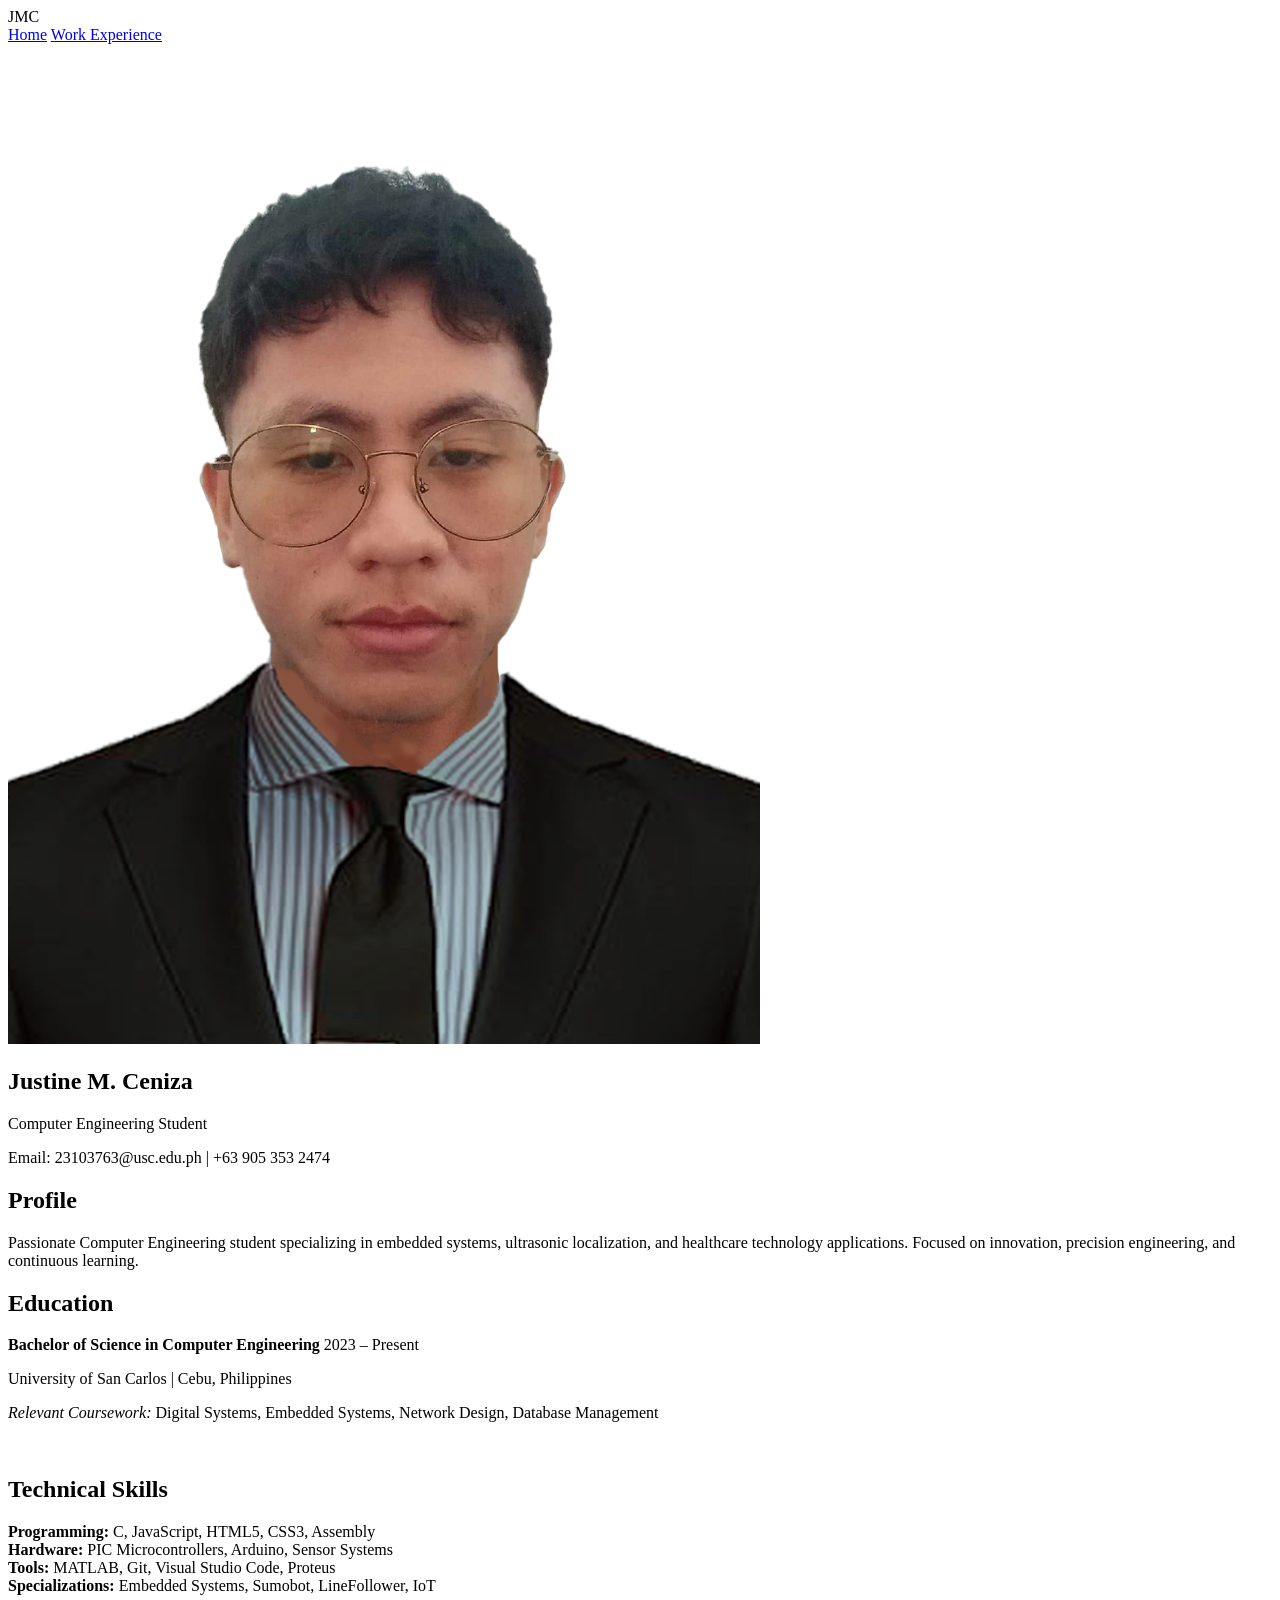
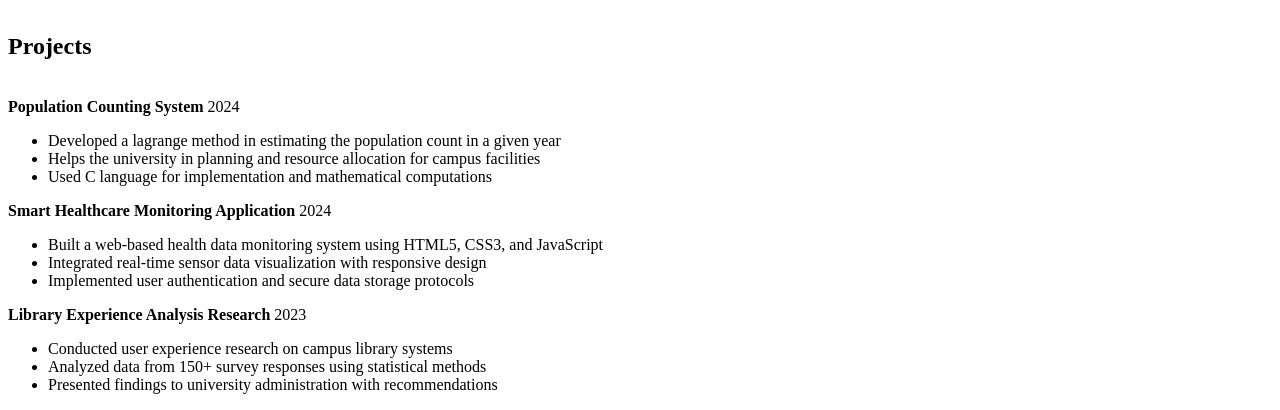
==== index.html @ e87840ff "resume added the files" ====
<!DOCTYPE html>
<html>
<head>
    <title>Justine M. Ceniza - Resume</title>
    <link rel="stylesheet" href="style.css">
</head>
<body>


<div class="top-nav">
    <div class="logo">JMC</div>
    <div class="nav-links">
        <a href="index.html">Home</a>
        <a href="experience.html">Work Experience</a>
    </div>
</div>


<div class="paper">



    <section class="hero">
        <img src="PROFILE PIC.png" alt="Profile Photo">
        <div class="hero-info">
             <h1>Justine M. Ceniza <span class="title"></span></h1>
             <p>Computer Engineering Student </p>
              <p class="contact">Email: 23103763@usc.edu.ph | +63 905 353 2474</p>
              <h2>Profile</h2>
              <p>
                    Passionate Computer Engineering student specializing in embedded systems,
                    ultrasonic localization, and healthcare technology applications.
                    Focused on innovation, precision engineering, and continuous learning.
            </p>
            </div>
    </section>

    <section>
        <h2>Education</h2>
        <div class="education-item">
            <div class="edu-header">
                <strong>Bachelor of Science in Computer Engineering</strong>
                <span class="date">2023 – Present</span>
            </div>
            <p>University of San Carlos | Cebu, Philippines</p>
            <p><em>Relevant Coursework:</em> Digital Systems, Embedded Systems, Network Design, Database Management</p>
        </div>
    </section>
    <br>
    <section>
        <h2>Technical Skills</h2>
      
        <div class="skills-grid">
            <div class="skill-category">
                <strong>Programming:</strong> C, JavaScript, HTML5, CSS3, Assembly
            </div>
            <div class="skill-category">
                <strong>Hardware:</strong> PIC Microcontrollers, Arduino, Sensor Systems
            </div>
            <div class="skill-category">
                <strong>Tools:</strong> MATLAB, Git, Visual Studio Code, Proteus
            </div>
            <div class="skill-category">
                <strong>Specializations:</strong> Embedded Systems, Sumobot, LineFollower, IoT
            </div>
        </div>
    </section>
<br>
    <section>
        <h2>Projects</h2>
        <br>
        <div class="project-item">
            <div class="project-header">
                <strong>Population Counting System</strong>
                <span class="date">2024</span>
            </div>
            <ul>
                <li>Developed a lagrange method in estimating the population count in a given year</li>
                <li>Helps the university in planning and resource allocation for campus facilities</li>
                <li>Used C language for implementation and mathematical computations</li>
            </ul>
        </div>
        <div class="project-item">
            <div class="project-header">
                <strong>Smart Healthcare Monitoring Application</strong>
                <span class="date">2024</span>
            </div>
            <ul>
                <li>Built a web-based health data monitoring system using HTML5, CSS3, and JavaScript</li>
                <li>Integrated real-time sensor data visualization with responsive design</li>
                <li>Implemented user authentication and secure data storage protocols</li>
            </ul>
        </div>
        <div class="project-item">
            <div class="project-header">
                <strong>Library Experience Analysis Research</strong>
                <span class="date">2023</span>
            </div>
            <ul>
                <li>Conducted user experience research on campus library systems</li>
                <li>Analyzed data from 150+ survey responses using statistical methods</li>
                <li>Presented findings to university administration with recommendations</li>
            </ul>
        </div>
    </section>

</div>

</body>
</html>
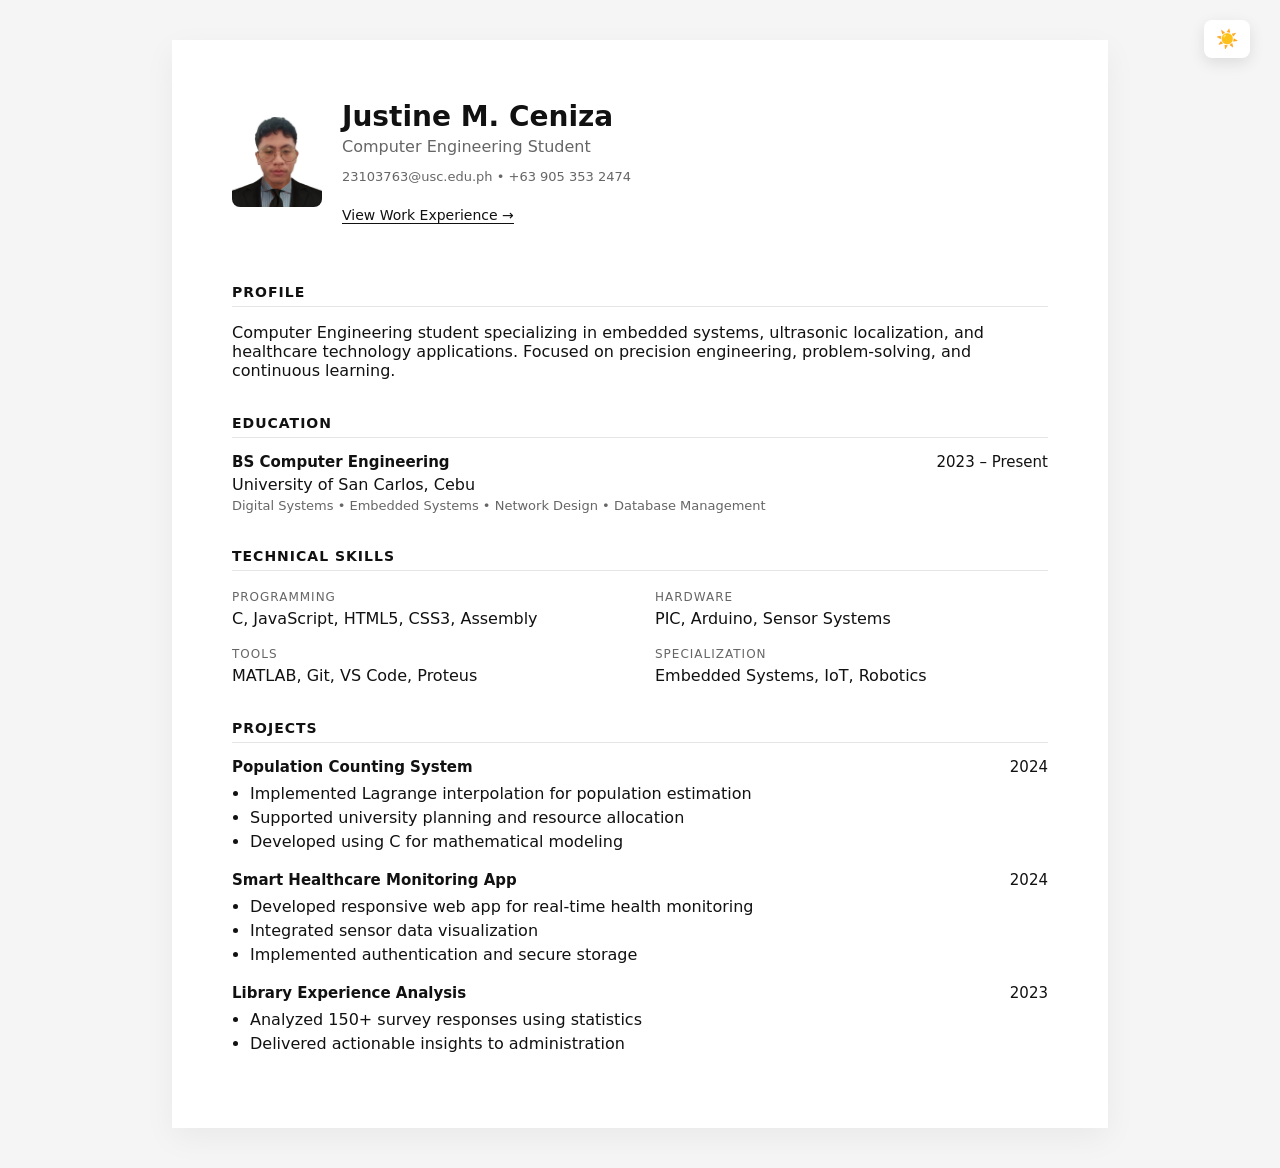
==== commit 43cb6fa4: "added script file" ====
--- a/index.html
+++ b/index.html
@@ -3,103 +3,117 @@
 <head>
     <title>Justine M. Ceniza - Resume</title>
     <link rel="stylesheet" href="style.css">
+  
 </head>
 <body>
 
 
-<div class="top-nav">
-    <div class="logo">JMC</div>
-    <div class="nav-links">
-        <a href="index.html">Home</a>
-        <a href="experience.html">Work Experience</a>
-    </div>
-</div>
+
+<div class="resume-container">
+
+   
+    <section class="header">
+        <img src="PROFILE PIC.png" class="profile-photo">
+        
+        <div class="header-text">
+            <h1>Justine M. Ceniza</h1>
+            <p class="subtitle">Computer Engineering Student</p>
+            <p class="contact">
+                23103763@usc.edu.ph • +63 905 353 2474
+            </p>
+            <a href="experience.html" class="exp-btn">View Work Experience →</a>
+            <button id="theme-toggle" class="theme-toggle">☀️</button>
+              <script src="script.js"></script>
+        </div>
+    </section>
+
+   
+    <section class="section">
+        <h2>Profile</h2>
+        <p>
+            Computer Engineering student specializing in embedded systems,
+            ultrasonic localization, and healthcare technology applications.
+            Focused on precision engineering, problem-solving, and continuous learning.
+        </p>
+    </section>
+
+    <section class="section">
+        <h2>Education</h2>
+        <div class="item">
+            <div class="item-header">
+                <strong>BS Computer Engineering</strong>
+                <span>2023 – Present</span>
+            </div>
+            <p>University of San Carlos, Cebu</p>
+            <p class="muted">
+                Digital Systems • Embedded Systems • Network Design • Database Management
+            </p>
+        </div>
+    </section>
 
 
-<div class="paper">
+    <section class="section">
+        <h2>Technical Skills</h2>
 
+        <div class="skills-grid">
+            <div>
+                <span class="label">Programming</span>
+                <p>C, JavaScript, HTML5, CSS3, Assembly</p>
+            </div>
 
+            <div>
+                <span class="label">Hardware</span>
+                <p>PIC, Arduino, Sensor Systems</p>
+            </div>
 
-    <section class="hero">
-        <img src="PROFILE PIC.png" alt="Profile Photo">
-        <div class="hero-info">
-             <h1>Justine M. Ceniza <span class="title"></span></h1>
-             <p>Computer Engineering Student </p>
-              <p class="contact">Email: 23103763@usc.edu.ph | +63 905 353 2474</p>
-              <h2>Profile</h2>
-              <p>
-                    Passionate Computer Engineering student specializing in embedded systems,
-                    ultrasonic localization, and healthcare technology applications.
-                    Focused on innovation, precision engineering, and continuous learning.
-            </p>
+            <div>
+                <span class="label">Tools</span>
+                <p>MATLAB, Git, VS Code, Proteus</p>
             </div>
-    </section>
 
-    <section>
-        <h2>Education</h2>
-        <div class="education-item">
-            <div class="edu-header">
-                <strong>Bachelor of Science in Computer Engineering</strong>
-                <span class="date">2023 – Present</span>
-            </div>
-            <p>University of San Carlos | Cebu, Philippines</p>
-            <p><em>Relevant Coursework:</em> Digital Systems, Embedded Systems, Network Design, Database Management</p>
-        </div>
-    </section>
-    <br>
-    <section>
-        <h2>Technical Skills</h2>
-      
-        <div class="skills-grid">
-            <div class="skill-category">
-                <strong>Programming:</strong> C, JavaScript, HTML5, CSS3, Assembly
-            </div>
-            <div class="skill-category">
-                <strong>Hardware:</strong> PIC Microcontrollers, Arduino, Sensor Systems
-            </div>
-            <div class="skill-category">
-                <strong>Tools:</strong> MATLAB, Git, Visual Studio Code, Proteus
-            </div>
-            <div class="skill-category">
-                <strong>Specializations:</strong> Embedded Systems, Sumobot, LineFollower, IoT
+            <div>
+                <span class="label">Specialization</span>
+                <p>Embedded Systems, IoT, Robotics</p>
             </div>
         </div>
     </section>
-<br>
-    <section>
+
+ 
+    <section class="section">
         <h2>Projects</h2>
-        <br>
-        <div class="project-item">
-            <div class="project-header">
+
+        <div class="item">
+            <div class="item-header">
                 <strong>Population Counting System</strong>
-                <span class="date">2024</span>
+                <span>2024</span>
             </div>
             <ul>
-                <li>Developed a lagrange method in estimating the population count in a given year</li>
-                <li>Helps the university in planning and resource allocation for campus facilities</li>
-                <li>Used C language for implementation and mathematical computations</li>
+                <li>Implemented Lagrange interpolation for population estimation</li>
+                <li>Supported university planning and resource allocation</li>
+                <li>Developed using C for mathematical modeling</li>
             </ul>
         </div>
-        <div class="project-item">
-            <div class="project-header">
-                <strong>Smart Healthcare Monitoring Application</strong>
-                <span class="date">2024</span>
+
+        <div class="item">
+            <div class="item-header">
+                <strong>Smart Healthcare Monitoring App</strong>
+                <span>2024</span>
             </div>
             <ul>
-                <li>Built a web-based health data monitoring system using HTML5, CSS3, and JavaScript</li>
-                <li>Integrated real-time sensor data visualization with responsive design</li>
-                <li>Implemented user authentication and secure data storage protocols</li>
+                <li>Developed responsive web app for real-time health monitoring</li>
+                <li>Integrated sensor data visualization</li>
+                <li>Implemented authentication and secure storage</li>
             </ul>
         </div>
-        <div class="project-item">
-            <div class="project-header">
-                <strong>Library Experience Analysis Research</strong>
-                <span class="date">2023</span>
+
+        <div class="item">
+            <div class="item-header">
+                <strong>Library Experience Analysis</strong>
+                <span>2023</span>
             </div>
             <ul>
-                <li>Conducted user experience research on campus library systems</li>
-                <li>Analyzed data from 150+ survey responses using statistical methods</li>
-                <li>Presented findings to university administration with recommendations</li>
+                <li>Analyzed 150+ survey responses using statistics</li>
+                <li>Delivered actionable insights to administration</li>
             </ul>
         </div>
     </section>
--- a/style.css
+++ b/style.css
@@ -0,0 +1,209 @@
+:root {
+    --bg: #f5f5f5;
+    --paper: #ffffff;
+    --text: #111;
+    --muted: #666;
+    --line: #e5e5e5;
+}
+
+/* BODY */
+body {
+    margin: 0;
+    background: var(--bg);
+    font-family: 'Inter', system-ui, sans-serif;
+    color: var(--text);
+    display: flex;
+    justify-content: center;
+    padding: 40px 0;
+}
+
+/* CONTAINER */
+.resume-container {
+    width: 8.5in;
+    background: var(--paper);
+    padding: 60px;
+    box-shadow: 0 10px 30px rgba(0,0,0,0.05);
+}
+
+/* HEADER */
+.header {
+    display: flex;
+    align-items: center;
+    gap: 20px;
+    margin-bottom: 40px;
+}
+
+.profile-photo {
+    width: 90px;
+    height: 90px;
+    object-fit: cover;
+    border-radius: 8px;
+}
+
+.header-text h1 {
+    margin: 0;
+    font-size: 28px;
+    font-weight: 600;
+}
+
+.subtitle {
+    margin: 4px 0;
+    color: var(--muted);
+}
+
+.contact {
+    font-size: 13px;
+    color: var(--muted);
+}
+
+/* SECTIONS */
+.section {
+    margin-bottom: 35px;
+}
+
+.section h2 {
+    font-size: 14px;
+    letter-spacing: 1px;
+    text-transform: uppercase;
+    border-bottom: 1px solid var(--line);
+    padding-bottom: 6px;
+    margin-bottom: 15px;
+}
+
+/* ITEMS */
+.item {
+    margin-bottom: 20px;
+}
+
+.item-header {
+    display: flex;
+    justify-content: space-between;
+    font-size: 15px;
+}
+
+.item p {
+    margin: 4px 0;
+}
+
+.muted {
+    color: var(--muted);
+    font-size: 13px;
+}
+
+/* SKILLS */
+.skills-grid {
+    display: grid;
+    grid-template-columns: 1fr 1fr;
+    gap: 15px 30px;
+}
+
+.label {
+    font-size: 12px;
+    text-transform: uppercase;
+    color: var(--muted);
+    letter-spacing: 1px;
+}
+
+.skills-grid p {
+    margin: 4px 0 0;
+}
+
+/* LIST */
+ul {
+    margin: 8px 0 0;
+    padding-left: 18px;
+}
+
+li {
+    margin-bottom: 5px;
+}
+
+.exp-btn {
+    display: inline-block;
+    margin-top: 10px;
+    font-size: 14px;
+    text-decoration: none;
+    color: var(--text); /* FIX */
+    border-bottom: 1px solid var(--text); /* FIX */
+}
+
+.exp-btn:hover {
+    opacity: 0.6;
+}
+
+.page-title {
+    font-size: 26px;
+    margin-bottom: 30px;
+}
+
+.job {
+    margin-bottom: 30px;
+    padding-bottom: 15px;
+    border-bottom: 1px solid #e5e5e5;
+}
+
+.job-header {
+    display: flex;
+    justify-content: space-between;
+    font-size: 15px;
+}
+
+.company {
+    color: #666;
+    font-size: 13px;
+    margin: 5px 0 10px;
+}
+
+.job, .section {
+    opacity: 1;
+    transform: translateY(20px);
+    transition: all 0.6s ease;
+}
+
+.show {
+    opacity: 1;
+    transform: translateY(0);
+}
+
+
+
+/* DARK MODE */
+body.dark {
+    --bg: #0f0f0f;
+    --paper: #1a1a1a;
+    --text: #ffffff;
+    --muted: #aaaaaa;
+    --line: #333;
+}
+
+/* Apply variables */
+body {
+    background: var(--bg);
+    color: var(--text);
+    transition: background 0.4s ease, color 0.4s ease;
+}
+
+.resume-container {
+    background: var(--paper);
+    transition: background 0.4s ease;
+}
+
+/* Toggle Button */
+.theme-toggle {
+    position: fixed;
+    top: 20px;
+    right: 30px;
+    border: none;
+    background: var(--paper);
+    color: var(--text);
+    font-size: 18px;
+    padding: 8px 12px;
+    border-radius: 8px;
+    cursor: pointer;
+    box-shadow: 0 5px 15px rgba(0,0,0,0.1);
+    transition: all 0.3s ease;
+}
+
+.theme-toggle:hover {
+    transform: scale(1.1);
+}
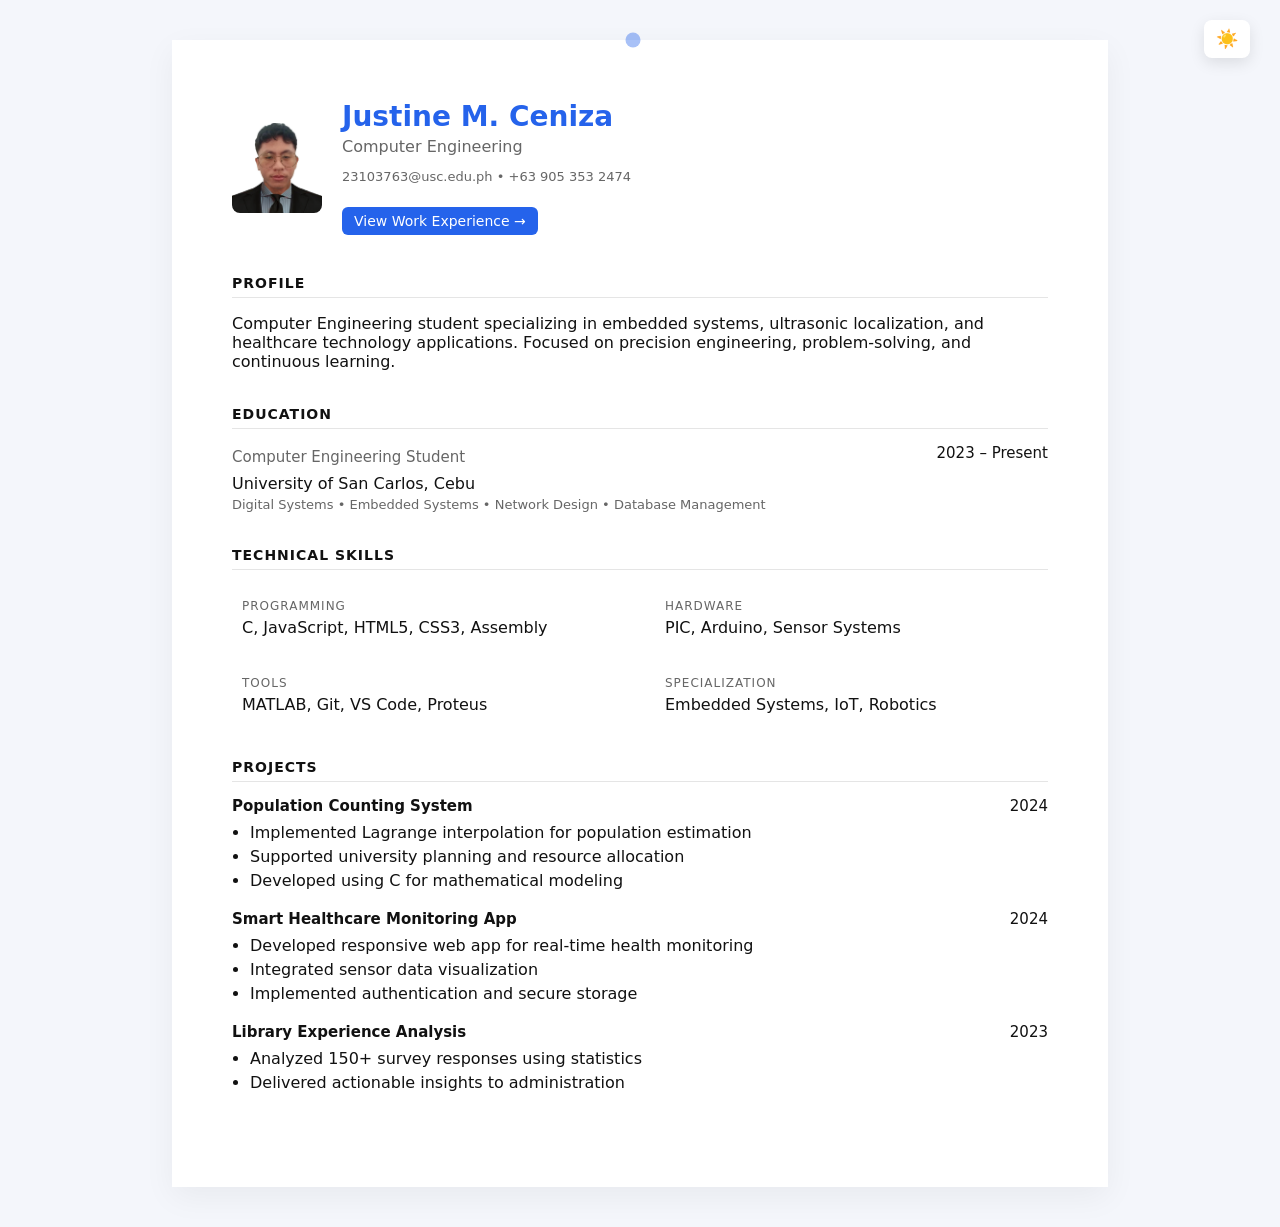
==== commit 1c2ab328: "Improved animaiton" ====
--- a/index.html
+++ b/index.html
@@ -17,13 +17,15 @@
         
         <div class="header-text">
             <h1>Justine M. Ceniza</h1>
-            <p class="subtitle">Computer Engineering Student</p>
+             <p class="subtitle"><span id="typing"></span></p>
             <p class="contact">
                 23103763@usc.edu.ph • +63 905 353 2474
             </p>
+            
             <a href="experience.html" class="exp-btn">View Work Experience →</a>
+            
             <button id="theme-toggle" class="theme-toggle">☀️</button>
-              <script src="script.js"></script>
+              
         </div>
     </section>
 
@@ -41,8 +43,10 @@
         <h2>Education</h2>
         <div class="item">
             <div class="item-header">
-                <strong>BS Computer Engineering</strong>
+                <p class="subtitle">Computer Engineering Student</p>
+               
                 <span>2023 – Present</span>
+                
             </div>
             <p>University of San Carlos, Cebu</p>
             <p class="muted">
@@ -119,6 +123,6 @@
     </section>
 
 </div>
-
+<script src="script.js"></script>
 </body>
 </html>
--- a/style.css
+++ b/style.css
@@ -1,12 +1,17 @@
 :root {
-    --bg: #f5f5f5;
+    --bg: #f4f6fb;
     --paper: #ffffff;
+
+    --primary: #2563eb;   /* Blue */
+    --accent: #ef4444;    /* Red */
+    --highlight: #facc15; /* Yellow */
+
     --text: #111;
     --muted: #666;
     --line: #e5e5e5;
 }
 
-/* BODY */
+
 body {
     margin: 0;
     background: var(--bg);
@@ -15,9 +20,9 @@
     display: flex;
     justify-content: center;
     padding: 40px 0;
-}
-
-/* CONTAINER */
+   
+}
+
 .resume-container {
     width: 8.5in;
     background: var(--paper);
@@ -25,7 +30,7 @@
     box-shadow: 0 10px 30px rgba(0,0,0,0.05);
 }
 
-/* HEADER */
+
 .header {
     display: flex;
     align-items: center;
@@ -38,13 +43,21 @@
     height: 90px;
     object-fit: cover;
     border-radius: 8px;
+    transition: all 0.3s ease;
+}
+
+.profile-photo:hover {
+    transform: scale(1.1);
+    border: 3px solid var(--highlight);
 }
 
 .header-text h1 {
     margin: 0;
     font-size: 28px;
     font-weight: 600;
-}
+    color: var(--primary);
+}
+
 
 .subtitle {
     margin: 4px 0;
@@ -56,9 +69,14 @@
     color: var(--muted);
 }
 
-/* SECTIONS */
+
 .section {
     margin-bottom: 35px;
+    transition: all 0.3s ease;
+}
+
+.section:hover {
+    transform: translateY(-4px);
 }
 
 .section h2 {
@@ -70,7 +88,7 @@
     margin-bottom: 15px;
 }
 
-/* ITEMS */
+
 .item {
     margin-bottom: 20px;
 }
@@ -90,7 +108,7 @@
     font-size: 13px;
 }
 
-/* SKILLS */
+
 .skills-grid {
     display: grid;
     grid-template-columns: 1fr 1fr;
@@ -108,7 +126,22 @@
     margin: 4px 0 0;
 }
 
-/* LIST */
+.skills-grid div {
+    padding: 10px;
+    border-radius: 8px;
+    transition: all 0.3s ease;
+}
+
+.skills-grid div:hover {
+    background: var(--primary);
+    color: white;
+    transform: scale(1.03);
+}
+
+.skills-grid div:hover .label {
+    color: var(--highlight);
+}
+
 ul {
     margin: 8px 0 0;
     padding-left: 18px;
@@ -123,12 +156,16 @@
     margin-top: 10px;
     font-size: 14px;
     text-decoration: none;
-    color: var(--text); /* FIX */
-    border-bottom: 1px solid var(--text); /* FIX */
+    color: white;
+    background: var(--primary);
+    padding: 6px 12px;
+    border-radius: 6px;
+    transition: all 0.3s ease;
 }
 
 .exp-btn:hover {
-    opacity: 0.6;
+    background: var(--accent);
+    transform: translateX(4px);
 }
 
 .page-title {
@@ -138,8 +175,15 @@
 
 .job {
     margin-bottom: 30px;
-    padding-bottom: 15px;
-    border-bottom: 1px solid #e5e5e5;
+    padding: 15px;
+    border-radius: 10px;
+    transition: all 0.3s ease;
+}
+
+.job:hover {
+    background: rgba(37, 99, 235, 0.08);
+    transform: translateY(-5px);
+    border-left: 4px solid var(--primary);
 }
 
 .job-header {
@@ -167,16 +211,21 @@
 
 
 
-/* DARK MODE */
+
 body.dark {
-    --bg: #0f0f0f;
-    --paper: #1a1a1a;
+    --bg: #0f172a;
+    --paper: #1e293b;
+
+    --primary: #3b82f6;
+    --accent: #f87171;
+    --highlight: #fde047;
+
     --text: #ffffff;
-    --muted: #aaaaaa;
-    --line: #333;
-}
-
-/* Apply variables */
+    --muted: #cbd5e1;
+    --line: #334155;
+}
+
+
 body {
     background: var(--bg);
     color: var(--text);
@@ -206,4 +255,16 @@
 
 .theme-toggle:hover {
     transform: scale(1.1);
+}
+
+.cursor-glow {
+    position: fixed;
+    width: 15px;
+    height: 15px;
+    background: rgba(37, 99, 235, 0.4);
+    border-radius: 50%;
+    pointer-events: none;
+    transform: translate(-50%, -50%);
+    transition: 0.05s;
+    z-index: 9999;
 }
